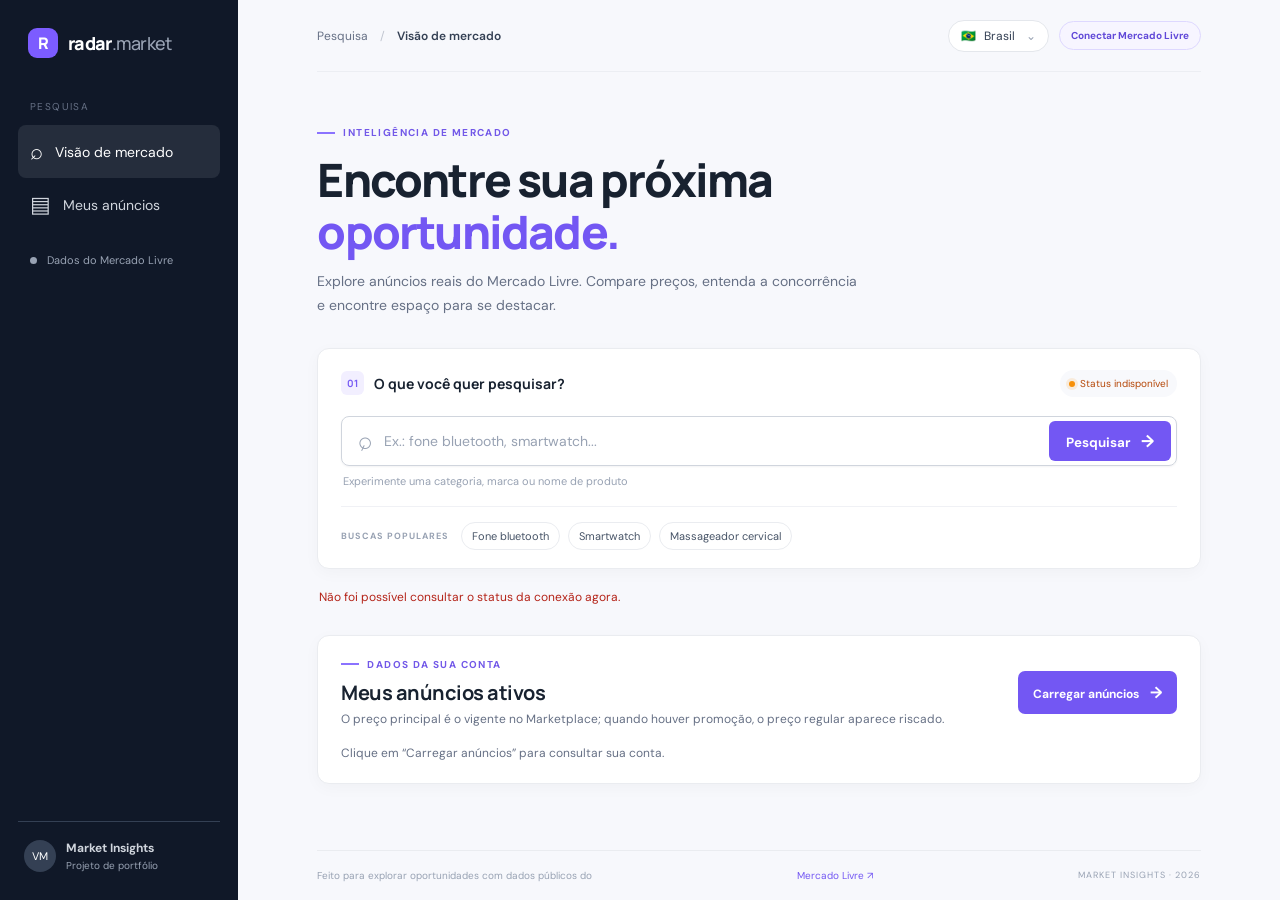
==== index.html @ 56e26169 "Require a lot label for SKU cost records" ====
<!doctype html>
<html lang="pt-BR">
<head>
  <meta charset="utf-8">
  <meta name="viewport" content="width=device-width, initial-scale=1">
  <meta name="theme-color" content="#101828">
  <meta name="description" content="Pesquise anúncios do Mercado Livre e compare preços em uma visão rápida de mercado.">
  <title>Radar de Mercado | Mercado Livre</title>
  <link rel="preconnect" href="https://fonts.googleapis.com">
  <link rel="preconnect" href="https://fonts.gstatic.com" crossorigin>
  <link href="https://fonts.googleapis.com/css2?family=DM+Sans:wght@400;500;600;700&family=Manrope:wght@500;600;700;800&display=swap" rel="stylesheet">
  <link rel="stylesheet" href="/styles.css">
  <script src="/app.js" defer></script>
  <script src="/account.js" defer></script>
</head>
<body>
  <div class="app-shell">
    <aside class="sidebar">
      <a class="brand" href="/" aria-label="Radar de Mercado, início">
        <span class="brand-mark">R</span><span>radar<span class="brand-light">.market</span></span>
      </a>
      <div class="side-label">PESQUISA</div>
      <a class="side-link active" href="#pesquisa"><span class="nav-icon">⌕</span> Visão de mercado</a>
      <a class="side-link" href="#minha-conta"><span class="nav-icon">▤</span> Meus anúncios</a>
      <div class="side-note"><span class="side-indicator"></span> Dados do Mercado Livre</div>
      <div class="sidebar-bottom">
        <div class="avatar">VM</div><div><strong>Market Insights</strong><small>Projeto de portfólio</small></div>
      </div>
    </aside>
    <main class="main" id="pesquisa">
      <header class="topbar"><div class="breadcrumb">Pesquisa <span>/</span> <strong>Visão de mercado</strong></div><div class="top-actions"><div class="market-chip"><span class="flag">🇧🇷</span> Brasil <span class="chevron">⌄</span></div><a class="auth-link" id="auth-link" href="/auth/login">Conectar Mercado Livre</a></div></header>
      <section class="intro">
        <div class="eyebrow"><span class="eyebrow-line"></span> INTELIGÊNCIA DE MERCADO</div>
        <h1>Encontre sua próxima<br><span>oportunidade.</span></h1>
        <p>Explore anúncios reais do Mercado Livre. Compare preços, entenda a concorrência e encontre espaço para se destacar.</p>
      </section>
      <section class="search-card" aria-label="Pesquisar produtos">
        <div class="search-head"><div><span class="search-step">01</span><strong>O que você quer pesquisar?</strong></div><span class="api-badge connection-checking" id="connection-badge" aria-live="polite"><i data-state="checking"></i><span>Verificando conexão…</span></span></div>
        <form id="search-form">
          <label class="sr-only" for="query">Produto ou palavra-chave</label>
          <div class="search-control"><span class="search-glass">⌕</span><input id="query" name="q" placeholder="Ex.: fone bluetooth, smartwatch..." maxlength="100" required><button id="search-button" type="submit">Pesquisar <span>→</span></button></div>
          <div class="search-hint">Experimente uma categoria, marca ou nome de produto</div>
        </form>
        <div class="quick-search"><span>BUSCAS POPULARES</span><button type="button" data-query="fone bluetooth">Fone bluetooth</button><button type="button" data-query="smartwatch">Smartwatch</button><button type="button" data-query="massageador cervical">Massageador cervical</button></div>
      </section>
      <div id="status" class="status" role="status" aria-live="polite">Conecte sua conta do Mercado Livre para autorizar pesquisas reais.</div>
      <section class="account-section" id="minha-conta" aria-labelledby="account-heading">
        <div class="account-heading">
          <div>
            <div class="eyebrow"><span class="eyebrow-line"></span> DADOS DA SUA CONTA</div>
            <h2 id="account-heading">Meus anúncios ativos</h2>
            <p>O preço principal é o vigente no Marketplace; quando houver promoção, o preço regular aparece riscado.</p>
          </div>
          <button type="button" class="account-load" id="load-items">Carregar anúncios <span>→</span></button>
        </div>
        <div id="account-status" class="account-status" role="status" aria-live="polite">Clique em “Carregar anúncios” para consultar sua conta.</div>
        <div id="account-content" hidden>
          <div class="account-summary">
            <article><span>ANÚNCIOS ATIVOS</span><strong id="active-total">—</strong></article>
            <article><span>ITENS NESTA PÁGINA</span><strong id="page-total">—</strong></article>
            <article><span>ESTOQUE NESTA PÁGINA</span><strong id="stock-total">—</strong></article>
          </div>
          <div class="performance-panel">
            <div class="performance-heading">
              <div><h3 id="performance-heading">Vendas e visitas</h3><p>Métricas por anúncio no período escolhido.</p></div>
              <div class="performance-actions">
                <label class="sr-only" for="performance-days">Período das métricas</label>
                <select id="performance-days"><option value="7">Últimos 7 dias</option><option value="30">Últimos 30 dias</option><option value="90">Últimos 90 dias</option></select>
                <button type="button" id="load-performance">Consultar desempenho</button>
              </div>
            </div>
            <div id="performance-status" class="account-status" role="status" aria-live="polite">Carregue os anúncios e escolha um período para consultar vendas e visitas.</div>
            <div id="performance-summary" class="performance-summary" hidden>
              <article><span>VISITAS NO PERÍODO</span><strong id="period-visits">—</strong></article>
              <article><span>UNIDADES EM PEDIDOS PAGOS</span><strong id="period-units">—</strong></article>
              <article><span>FATURAMENTO BRUTO</span><strong id="period-gross">—</strong></article>
            </div>
          </div>
          <section class="analysis-panel" aria-labelledby="analysis-heading">
            <div class="analysis-heading">
              <div><div class="eyebrow"><span class="eyebrow-line"></span> RENTABILIDADE E ESTOQUE</div><h3 id="analysis-heading">Margem e estoque</h3><p>Repasse previsto do Mercado Livre, margens e cobertura do estoque. Consulta somente leitura.</p></div>
              <button type="button" id="load-margin-analysis">Atualizar análise</button>
            </div>
            <div id="analysis-status" class="account-status" role="status" aria-live="polite">Carregue os anúncios para consultar margens e estoque.</div>
            <div id="analysis-summary" class="account-summary analysis-summary" hidden>
              <article><span>REPASSE PREVISTO NA PÁGINA</span><strong id="analysis-total-payout">—</strong></article>
              <article><span>MARGEM ESTIMADA NA PÁGINA</span><strong id="analysis-total-margin">—</strong></article>
              <article><span>VALOR ESTIMADO EM ESTOQUE</span><strong id="analysis-stock-value">—</strong></article>
              <article><span>ANÚNCIOS COM ESTOQUE BAIXO</span><strong id="analysis-low-stock-count">—</strong></article>
            </div>
            <div class="analysis-config-grid">
              <section class="analysis-config-card">
                <h4>Parâmetros gerais do CNPJ</h4>
                <p>Percentuais com vigência global. A NF vale para todos os SKUs.</p>
                <form id="analysis-rates-form">
                  <label>Vigente a partir de<input id="rate-effective-from" type="date" required></label>
                  <label>NF (%)<input id="rate-nf" type="number" min="0" max="100" step="0.01" required></label>
                  <label>Ads (%)<input id="rate-ads" type="number" min="0" max="100" step="0.01" required></label>
                  <label>Defeitos (%)<input id="rate-defects" type="number" min="0" max="100" step="0.01" required></label>
                  <label>Custo operacional (%)<input id="rate-operational" type="number" min="0" max="100" step="0.01" required></label>
                  <label>Estoque baixo com cobertura até (dias)<input id="rate-stock-alert" type="number" min="0" max="365" step="1" required></label>
                  <button type="submit">Salvar parâmetros</button>
                </form>
              </section>
              <section class="analysis-config-card">
                <h4>Custo do produto por SKU/lote</h4>
                <p>Informe o custo e a vigência. O custo mais recente válido será usado na análise atual.</p>
                <form id="analysis-cost-form">
                  <label>Anúncio<select id="cost-item" required></select></label>
                  <label>SKU<input id="cost-sku" type="text" maxlength="100" required></label>
                  <label>Lote<input id="cost-lot" type="text" maxlength="100" placeholder="Identificação do lote" required></label>
                  <label>Vigente a partir de<input id="cost-effective-from" type="date" required></label>
                  <label>Custo unitário (R$)<input id="cost-unit" type="number" min="0" step="0.01" required></label>
                  <label>Embalagem por unidade (R$)<input id="cost-packaging" type="number" min="0" step="0.01" value="0.50" required></label>
                  <label>Quantidade recebida no lote<input id="cost-lot-quantity" type="number" min="0" step="1" placeholder="Opcional"></label>
                  <button type="submit">Salvar custo do lote</button>
                </form>
              </section>
            </div>
            <div class="analysis-table-wrap">
              <table class="analysis-table">
                <thead><tr><th>ANÚNCIO / SKU</th><th>REPASSE PREVISTO</th><th>TARIFA ML</th><th>FRETE VENDEDOR</th><th>CUSTO SKU + EMBALAGEM</th><th>MARGEM ESTIMADA</th><th>ESTOQUE</th><th>COBERTURA</th><th>VALOR EM ESTOQUE</th></tr></thead>
                <tbody id="margin-rows"></tbody>
              </table>
            </div>
            <details class="analysis-history"><summary>Histórico de percentuais e custos</summary><div id="analysis-history"></div></details>
          </section>
          <div class="account-list-tools"><label for="account-sort">Ordenar anúncios</label><select id="account-sort"><option value="title">Nome: A–Z</option><option value="price-asc">Preço de venda: menor primeiro</option><option value="price-desc">Preço de venda: maior primeiro</option><option value="stock-desc">Estoque: maior primeiro</option><option value="stock-asc">Estoque: menor primeiro</option></select><span>Ordena os anúncios desta página.</span></div>
          <div class="account-table-wrap">
            <table class="account-table">
              <thead><tr><th>ANÚNCIO</th><th>PREÇO DE VENDA</th><th>ESTOQUE</th><th>PUBLICAÇÃO</th><th>VISITAS</th><th>UNIDADES VENDIDAS</th><th>FATURAMENTO BRUTO</th><th></th></tr></thead>
              <tbody id="account-rows"></tbody>
            </table>
          </div>
          <div class="account-foot">
            <span id="account-page-label"></span>
            <div><button type="button" id="items-prev" disabled>← Anterior</button><button type="button" id="items-next" disabled>Próxima →</button></div>
          </div>
          <p id="scan-note" class="account-note" hidden>Esta conta tem mais de 1.000 anúncios ativos. A API exige paginação por varredura para carregar os demais; esta primeira versão mostra até os 1.000 iniciais.</p>
        </div>
      </section>
      <section id="results" class="results" hidden>
        <div class="results-title"><div><div class="eyebrow"><span class="eyebrow-line"></span> RESULTADO DA PESQUISA</div><h2 id="result-heading"></h2></div><div class="updated-label"><span class="live-dot"></span> Consulta ao vivo</div></div>
        <div class="metrics">
          <article class="metric-card"><div class="metric-top"><span>PREÇO MÉDIO DE VENDA</span><span class="metric-icon purple">↗</span></div><strong id="avg-price">—</strong><small>valores vigentes no Marketplace</small></article>
          <article class="metric-card"><div class="metric-top"><span>MENOR PREÇO</span><span class="metric-icon green">↓</span></div><strong id="min-price">—</strong><small id="min-title">menor oferta na busca</small></article>
          <article class="metric-card"><div class="metric-top"><span>MAIOR PREÇO</span><span class="metric-icon orange">↑</span></div><strong id="max-price">—</strong><small id="max-title">maior oferta na busca</small></article>
          <article class="metric-card"><div class="metric-top"><span>ANÚNCIOS</span><span class="metric-icon blue">▤</span></div><strong id="listing-count">—</strong><small>mostrados nesta consulta</small></article>
        </div>
        <div class="listing-panel">
          <div class="panel-head"><div><h3>Anúncios encontrados</h3><p>Ofertas públicas relacionadas à sua busca</p></div><span class="sort-label">Ordenado por relevância <span>⌄</span></span></div>
          <div class="table-wrap"><table><thead><tr><th>ANÚNCIO</th><th>PREÇO DE VENDA</th><th>CONDIÇÃO</th><th>VENDEDOR</th><th></th></tr></thead><tbody id="listing-rows"></tbody></table></div>
          <div id="empty-results" class="empty" hidden>Nenhum anúncio encontrado para essa busca. Tente outro termo.</div>
          <div class="panel-foot"><span id="result-count"></span><span>Preços podem mudar no Mercado Livre</span></div>
        </div>
        <p class="disclaimer">Preço principal consultado pelo endpoint de preço de venda para o canal Marketplace; o preço regular aparece riscado quando há promoção. Análise indicativa: disponibilidade e valores podem mudar e não representam previsão de vendas, demanda ou margem.</p>
      </section>
      <footer>Feito para explorar oportunidades com dados públicos do <a href="https://www.mercadolivre.com.br/" target="_blank" rel="noreferrer">Mercado Livre ↗</a><span>MARKET INSIGHTS · 2026</span></footer>
    </main>
  </div>
</body>
</html>
---- styles.css ----
:root{--ink:#182230;--muted:#667085;--line:#eaecf0;--purple:#6b4eff;--bg:#f7f8fc;--green:#079455}*{box-sizing:border-box}body{margin:0;background:var(--bg);color:var(--ink);font-family:"DM Sans",sans-serif;font-size:14px}.app-shell{min-height:100vh}.sidebar{position:fixed;inset:0 auto 0 0;width:238px;background:#101828;color:#d0d5dd;padding:28px 18px;display:flex;flex-direction:column;z-index:2}.brand{display:flex;align-items:center;gap:10px;color:#fff;text-decoration:none;font:800 18px Manrope,sans-serif;letter-spacing:-.7px;padding:0 10px 42px}.brand-mark{display:grid;place-items:center;width:30px;height:30px;background:#7c5cff;border-radius:9px;color:white;font-size:16px}.brand-light{color:#98a2b3;font-weight:500}.side-label{font-size:10px;letter-spacing:1.4px;color:#667085;padding:0 12px 12px}.side-link{display:flex;gap:12px;align-items:center;padding:12px;border-radius:8px;text-decoration:none;color:#d0d5dd}.side-link.active{background:#252d3c;color:#fff}.nav-icon{font-size:22px}.side-note{font-size:11px;color:#98a2b3;padding:22px 12px}.live-dot{display:inline-block;width:7px;height:7px;border-radius:50%;background:#12b76a;margin-right:7px;box-shadow:0 0 0 3px #12b76a22}.sidebar-bottom{margin-top:auto;border-top:1px solid #344054;padding:18px 6px 0;display:flex;align-items:center;gap:10px;font-size:12px}.sidebar-bottom small{display:block;color:#98a2b3;margin-top:3px}.avatar{width:32px;height:32px;border-radius:50%;display:grid;place-items:center;background:#344054;color:#fff;font-size:11px}.main{margin-left:238px;min-height:100vh;padding:0 6.2%;display:flex;flex-direction:column;max-width:1600px}.topbar{height:72px;display:flex;align-items:center;justify-content:space-between;border-bottom:1px solid #eceef3;color:#667085;font-size:12px}.breadcrumb span{margin:0 9px;color:#c0c5d0}.breadcrumb strong{color:#344054;font-weight:600}.market-chip{background:#fff;border:1px solid #e4e7ec;border-radius:20px;padding:7px 12px;color:#344054}.flag{margin-right:5px}.chevron{margin-left:8px;color:#98a2b3}.intro{padding:54px 0 30px;max-width:620px}.eyebrow{font-size:10px;letter-spacing:1.4px;font-weight:700;color:#7258e8;display:flex;align-items:center;gap:8px}.eyebrow-line{width:18px;height:2px;background:#8b73ff}.intro h1{font:800 clamp(32px,4vw,46px)/1.13 Manrope,sans-serif;letter-spacing:-1.8px;margin:15px 0 12px;color:#182230}.intro h1 span{color:#7357f3}.intro p{margin:0;color:#667085;line-height:1.7;max-width:540px}.search-card{background:#fff;border:1px solid #eaecf0;border-radius:12px;padding:21px 23px 18px;box-shadow:0 4px 16px #10182808}.search-head{display:flex;align-items:center;justify-content:space-between;margin-bottom:19px}.search-head>div{display:flex;align-items:center;gap:10px}.search-head strong{font:700 14px Manrope}.search-step{font:700 10px Manrope;color:#775cf4;background:#f2efff;border-radius:6px;padding:5px 6px}.api-badge{font-size:10px;color:#475467;background:#f8f9fc;padding:7px 9px;border-radius:20px}.api-badge i{display:inline-block;width:6px;height:6px;background:#12b76a;border-radius:50%;margin-right:5px}.search-control{height:50px;border:1px solid #d0d5dd;border-radius:8px;display:flex;align-items:center;padding:4px 5px 4px 15px;box-shadow:0 1px 2px #1018280d}.search-control:focus-within{border-color:#8a73f7;box-shadow:0 0 0 3px #7357f322}.search-glass{font-size:25px;color:#98a2b3;transform:rotate(-20deg);margin-right:10px}.search-control input{min-width:0;flex:1;border:0;outline:0;font:14px "DM Sans";color:#344054}.search-control input::placeholder{color:#98a2b3}.search-control button{height:40px;border:0;border-radius:6px;background:#7357f3;color:#fff;padding:0 17px;font-weight:700;font-family:inherit;cursor:pointer}.search-control button:hover{background:#6245e8}.search-control button:disabled{opacity:.65;cursor:wait}.search-control button span{font-size:17px;margin-left:8px}.search-hint{font-size:11px;color:#98a2b3;margin:8px 0 0 2px}.quick-search{border-top:1px solid #f0f1f5;margin-top:18px;padding-top:15px;display:flex;align-items:center;gap:8px;flex-wrap:wrap}.quick-search>span{font-size:9px;color:#98a2b3;letter-spacing:1px;font-weight:700;margin-right:4px}.quick-search button{border:1px solid #eaecf0;border-radius:20px;background:#fff;color:#475467;font:11px "DM Sans";padding:6px 10px;cursor:pointer}.quick-search button:hover{border-color:#b5a8ff;color:#6149d8}.status{margin:20px 2px;color:#667085;font-size:12px;min-height:18px}.status.error{color:#b42318}.results{padding-bottom:32px}.results-title{display:flex;align-items:end;justify-content:space-between;margin:4px 0 16px}.results-title h2{font:700 19px Manrope;margin:7px 0 0;letter-spacing:-.4px}.updated-label{font-size:11px;color:#667085;padding-bottom:4px}.metrics{display:grid;grid-template-columns:repeat(4,minmax(0,1fr));gap:13px;margin-bottom:17px}.metric-card{background:#fff;border:1px solid #eaecf0;border-radius:10px;padding:15px 16px;min-width:0}.metric-top{display:flex;justify-content:space-between;align-items:center;font-size:9px;font-weight:700;letter-spacing:.8px;color:#667085}.metric-icon{width:25px;height:25px;border-radius:7px;display:grid;place-items:center;font-size:15px}.purple{background:#f2efff;color:#7357f3}.green{background:#eaf8f1;color:#079455}.orange{background:#fff4e5;color:#e77616}.blue{background:#eaf3ff;color:#1570ef}.metric-card>strong{display:block;font:800 22px Manrope;letter-spacing:-.7px;margin:11px 0 4px;white-space:nowrap;overflow:hidden;text-overflow:ellipsis}.metric-card small{display:block;color:#98a2b3;font-size:10px;white-space:nowrap;overflow:hidden;text-overflow:ellipsis}.listing-panel{background:#fff;border:1px solid #eaecf0;border-radius:10px;overflow:hidden}.panel-head{padding:17px 18px 13px;display:flex;justify-content:space-between;align-items:center}.panel-head h3{font:700 14px Manrope;margin:0}.panel-head p{font-size:11px;color:#98a2b3;margin:4px 0 0}.sort-label{border:1px solid #eaecf0;border-radius:6px;padding:7px 9px;font-size:10px;color:#667085}.sort-label span{margin-left:6px}.table-wrap{overflow-x:auto}table{width:100%;border-collapse:collapse;text-align:left}thead{background:#f9fafb}th{font-size:9px;color:#667085;font-weight:700;letter-spacing:.7px;padding:10px 14px;white-space:nowrap}td{padding:12px 14px;border-top:1px solid #f0f1f3;color:#475467;font-size:11px}td:first-child{min-width:240px}.item{display:flex;align-items:center;gap:11px}.item img,.image-placeholder{width:42px;height:42px;object-fit:contain;background:#f7f8fa;border-radius:6px;flex:none}.image-placeholder{display:grid;place-items:center;color:#98a2b3;font-size:17px}.item-title{font-weight:600;color:#344054;line-height:1.4;max-width:320px}.item-id{font-size:9px;color:#98a2b3;margin-top:3px}.price{font-weight:700;color:#182230;white-space:nowrap}.condition{background:#f2f4f7;border-radius:20px;padding:4px 7px;font-size:9px;white-space:nowrap}.seller{white-space:nowrap}.open-link{color:#7357f3;text-decoration:none;font-size:17px}.panel-foot{border-top:1px solid #eaecf0;padding:11px 15px;display:flex;justify-content:space-between;color:#98a2b3;font-size:10px}.empty{padding:35px;text-align:center;color:#667085;font-size:12px}.disclaimer{font-size:10px;color:#98a2b3;line-height:1.6;margin:12px 2px 0}footer{margin-top:auto;border-top:1px solid #eaecf0;padding:18px 0;color:#98a2b3;font-size:10px;display:flex;justify-content:space-between;gap:10px}footer a{color:#7357f3;text-decoration:none}footer span{letter-spacing:1px;font-size:9px}.sr-only{position:absolute;width:1px;height:1px;padding:0;margin:-1px;overflow:hidden;clip:rect(0,0,0,0);white-space:nowrap;border:0}
@media(max-width:1000px){.sidebar{width:205px}.main{margin-left:205px;padding:0 4%}.metrics{grid-template-columns:repeat(2,minmax(0,1fr))}}
@media(max-width:700px){.sidebar{position:static;width:auto;height:56px;padding:0 16px;flex-direction:row;align-items:center}.brand{padding:0;font-size:16px}.side-label,.side-link,.side-note,.sidebar-bottom{display:none}.main{margin:0;padding:0 18px}.topbar{height:55px}.intro{padding:37px 0 24px}.intro h1{font-size:36px}.search-card{padding:17px 14px}.search-head{align-items:flex-start;gap:10px}.api-badge{white-space:nowrap}.search-control{padding-left:10px}.search-control button{padding:0 11px;font-size:12px}.quick-search{gap:6px}.quick-search>span{width:100%;margin-bottom:2px}.metrics{gap:8px}.metric-card{padding:12px}.metric-card>strong{font-size:19px}.results-title{align-items:flex-start;gap:12px}.updated-label{white-space:nowrap}.panel-head{gap:9px}.sort-label{font-size:9px;white-space:nowrap}.panel-foot{gap:8px}.panel-foot span:last-child{text-align:right}footer{font-size:9px}footer span{display:none}}

.top-actions{display:flex;align-items:center;gap:10px}.auth-link{display:inline-block;border:1px solid #ded8ff;color:#6149d8;background:#f7f5ff;border-radius:18px;padding:7px 11px;text-decoration:none;font-size:10px;font-weight:700;white-space:nowrap}.auth-link:hover,.inline-auth-link:hover{text-decoration:underline}.inline-auth-link{color:#6149d8;font-weight:700;margin-left:4px}@media(max-width:700px){.top-actions{gap:6px}.auth-link{font-size:9px;padding:6px 8px}.market-chip{padding:6px 8px}}
.api-badge.connection-checking i{background:#98a2b3;box-shadow:0 0 0 3px #98a2b322}.api-badge.connection-connected i{background:#12b76a;box-shadow:0 0 0 3px #12b76a22}.api-badge.connection-disconnected i{background:#f04438;box-shadow:0 0 0 3px #f0443822}.api-badge.connection-unknown i{background:#f79009;box-shadow:0 0 0 3px #f7900922}.status.success{color:#067647}.status-detail{display:inline-block;margin-top:5px;color:#b42318;font-size:11px;overflow-wrap:anywhere}.connection-checking{color:#667085}.connection-connected{color:#067647}.connection-disconnected{color:#b42318}.connection-unknown{color:#b54708}

.side-indicator{display:inline-block;width:7px;height:7px;border-radius:50%;background:#98a2b3;margin-right:7px}
.account-section{margin:8px 0 28px;background:#fff;border:1px solid #eaecf0;border-radius:12px;padding:22px 23px;box-shadow:0 4px 16px #10182808;scroll-margin-top:18px}
.account-heading{display:flex;justify-content:space-between;align-items:center;gap:20px}
.account-heading h2{font:700 20px Manrope,sans-serif;margin:8px 0 5px;letter-spacing:-.5px}
.account-heading p{font-size:12px;color:#667085;margin:0}
.account-load{border:0;border-radius:7px;background:#7357f3;color:#fff;padding:11px 15px;font:700 12px "DM Sans",sans-serif;cursor:pointer;white-space:nowrap}
.account-load:hover{background:#6245e8}.account-load:disabled{opacity:.65;cursor:wait}.account-load span{font-size:16px;margin-left:8px}
.account-status{margin:18px 0 0;color:#667085;font-size:12px}.account-status.success{color:#067647}.account-status.error{color:#b42318;overflow-wrap:anywhere}
.account-summary{display:grid;grid-template-columns:repeat(3,minmax(0,1fr));gap:12px;margin:18px 0}
.account-summary article{border:1px solid #eaecf0;border-radius:9px;padding:13px 15px}
.account-summary article span{display:block;color:#667085;font-size:9px;font-weight:700;letter-spacing:.7px}
.account-summary article strong{display:block;font:800 21px Manrope,sans-serif;margin-top:8px}
.account-table-wrap{overflow-x:auto;border:1px solid #eaecf0;border-radius:8px}
.account-table{min-width:660px}.account-table td:first-child{min-width:320px}
.account-item{display:flex;align-items:center;gap:10px}.account-item img,.account-image-placeholder{width:42px;height:42px;object-fit:contain;background:#f7f8fa;border-radius:6px;flex:none}
.account-image-placeholder{display:grid;place-items:center;color:#98a2b3;font-size:17px}
.account-item strong{display:block;color:#344054;font-size:11px;line-height:1.4;max-width:420px}
.account-item small{display:block;color:#98a2b3;font-size:9px;margin-top:3px}
.account-price{font-weight:700;color:#182230;white-space:nowrap}
.stock-value{display:inline-block;background:#eaf8f1;color:#067647;border-radius:20px;padding:4px 8px;font-size:10px}
.stock-value.stock-empty{background:#fff1f0;color:#b42318}
.account-foot{display:flex;align-items:center;justify-content:space-between;gap:12px;margin-top:13px;color:#667085;font-size:11px}
.account-foot div{display:flex;gap:8px}.account-foot button{border:1px solid #eaecf0;border-radius:6px;background:#fff;padding:7px 10px;color:#475467;font:600 11px "DM Sans",sans-serif;cursor:pointer}
.account-foot button:disabled{opacity:.45;cursor:not-allowed}
.account-note{margin:12px 0 0;color:#b54708;font-size:11px;line-height:1.5}
@media(max-width:700px){.account-section{padding:17px 13px}.account-heading{align-items:flex-start;flex-direction:column}.account-load{width:100%}.account-summary{grid-template-columns:1fr;gap:8px}.account-summary article{display:flex;align-items:center;justify-content:space-between;padding:10px 12px}.account-summary article strong{font-size:18px;margin:0}.account-foot{align-items:flex-start;flex-direction:column}.account-foot div{width:100%}.account-foot button{flex:1}}

.price-current{display:block;font-weight:700;color:#182230}.price-regular{display:block;margin-top:3px;color:#98a2b3;font-size:9px;text-decoration:line-through}.promo-label{display:inline-block;margin-top:4px;padding:3px 6px;border-radius:12px;background:#eaf8f1;color:#067647;font-size:8px;font-weight:700;letter-spacing:.4px}.price-unavailable{display:block;color:#b54708;font-size:9px;line-height:1.4}.account-status.warning{color:#b54708}

.account-list-tools{display:flex;align-items:center;gap:9px;margin:0 0 10px;color:#667085;font-size:11px}.account-list-tools label{font-weight:600;color:#344054}.account-list-tools select{border:1px solid #d0d5dd;border-radius:6px;background:#fff;padding:7px 9px;color:#344054;font:11px "DM Sans",sans-serif}.account-list-tools span{font-size:10px;color:#98a2b3}@media(max-width:700px){.account-list-tools{align-items:flex-start;flex-direction:column;gap:6px}.account-list-tools select{width:100%}}

.performance-panel{margin:18px 0 14px;padding:16px;border:1px solid #eaecf0;border-radius:9px;background:#fbfcfe}
.performance-heading{display:flex;align-items:center;justify-content:space-between;gap:16px}
.performance-heading h3{font:700 13px Manrope,sans-serif;margin:0;color:#344054}
.performance-heading p{font-size:10px;color:#98a2b3;margin:4px 0 0}
.performance-actions{display:flex;align-items:center;gap:8px}
.performance-actions select,.performance-actions button{height:34px;border:1px solid #d0d5dd;border-radius:6px;background:#fff;padding:0 10px;color:#344054;font:600 10px "DM Sans",sans-serif}
.performance-actions button{border:0;background:#7357f3;color:#fff;cursor:pointer}
.performance-actions button:disabled{opacity:.6;cursor:wait}
.performance-summary{display:grid;grid-template-columns:repeat(3,minmax(0,1fr));gap:9px;margin-top:12px}
.performance-summary article{padding:10px 12px;border:1px solid #eaecf0;border-radius:7px;background:#fff;min-width:0}
.performance-summary article span{display:block;font-size:8px;letter-spacing:.5px;color:#667085;font-weight:700}
.performance-summary article strong{display:block;margin-top:6px;font:700 16px Manrope,sans-serif;overflow:hidden;text-overflow:ellipsis;white-space:nowrap}
.account-table{min-width:1040px}
@media(max-width:700px){.performance-heading{align-items:flex-start;flex-direction:column}.performance-actions{width:100%}.performance-actions select{flex:1;min-width:0}.performance-actions button{white-space:nowrap}.performance-summary{grid-template-columns:1fr}.performance-summary article{display:flex;justify-content:space-between;align-items:center}.performance-summary article strong{margin:0}}

.analysis-panel{background:#fff;border:1px solid var(--line);border-radius:14px;margin:22px 0;padding:20px;box-shadow:0 4px 16px #10182808}.analysis-heading{display:flex;justify-content:space-between;gap:20px;align-items:flex-start}.analysis-heading h3{margin:8px 0 4px;font:700 19px Manrope,sans-serif}.analysis-heading p,.analysis-config-card p{color:var(--muted);font-size:12px;line-height:1.5;margin:4px 0 14px}.analysis-heading button,.analysis-config-card button{border:0;background:var(--purple);color:#fff;border-radius:8px;padding:10px 14px;font:600 12px "DM Sans",sans-serif;cursor:pointer}.analysis-heading button:disabled,.analysis-config-card button:disabled{opacity:.6;cursor:wait}.analysis-summary{margin:14px 0}.analysis-config-grid{display:grid;grid-template-columns:repeat(2,minmax(0,1fr));gap:14px;margin:18px 0}.analysis-config-card{border:1px solid var(--line);border-radius:10px;padding:16px}.analysis-config-card h4{margin:0 0 5px;font:700 14px Manrope,sans-serif}.analysis-config-card form{display:grid;grid-template-columns:repeat(2,minmax(0,1fr));gap:10px}.analysis-config-card label{display:flex;flex-direction:column;gap:5px;color:#475467;font-size:11px}.analysis-config-card input,.analysis-config-card select{width:100%;min-width:0;border:1px solid #d0d5dd;border-radius:7px;padding:9px 10px;background:#fff;color:var(--ink);font:12px "DM Sans",sans-serif}.analysis-config-card button{grid-column:1/-1;justify-self:start;margin-top:2px}.analysis-table-wrap{overflow:auto;border:1px solid var(--line);border-radius:9px}.analysis-table{border-collapse:collapse;min-width:1120px;width:100%;font-size:11px}.analysis-table th{background:#f9fafb;color:#667085;text-align:left;font-size:9px;letter-spacing:.5px;padding:11px 10px;white-space:nowrap}.analysis-table td{border-top:1px solid var(--line);padding:11px 10px;vertical-align:middle;white-space:nowrap}.analysis-table td:first-child{white-space:normal;min-width:210px}.analysis-table strong,.analysis-table small{display:block}.analysis-table small{color:#98a2b3;margin-top:4px}.analysis-table .low-stock{color:#b42318;font-weight:700}.analysis-table .good-stock{color:#067647}.analysis-history{margin-top:14px;border-top:1px solid var(--line);padding-top:12px;color:#475467;font-size:12px}.analysis-history summary{cursor:pointer;font-weight:600}.analysis-history ul{padding-left:18px;line-height:1.8}.analysis-history h5{margin:12px 0 4px}.analysis-status{margin:8px 0}
@media(max-width:900px){.analysis-config-grid{grid-template-columns:1fr}.analysis-heading{flex-direction:column}.analysis-config-card form{grid-template-columns:1fr}}
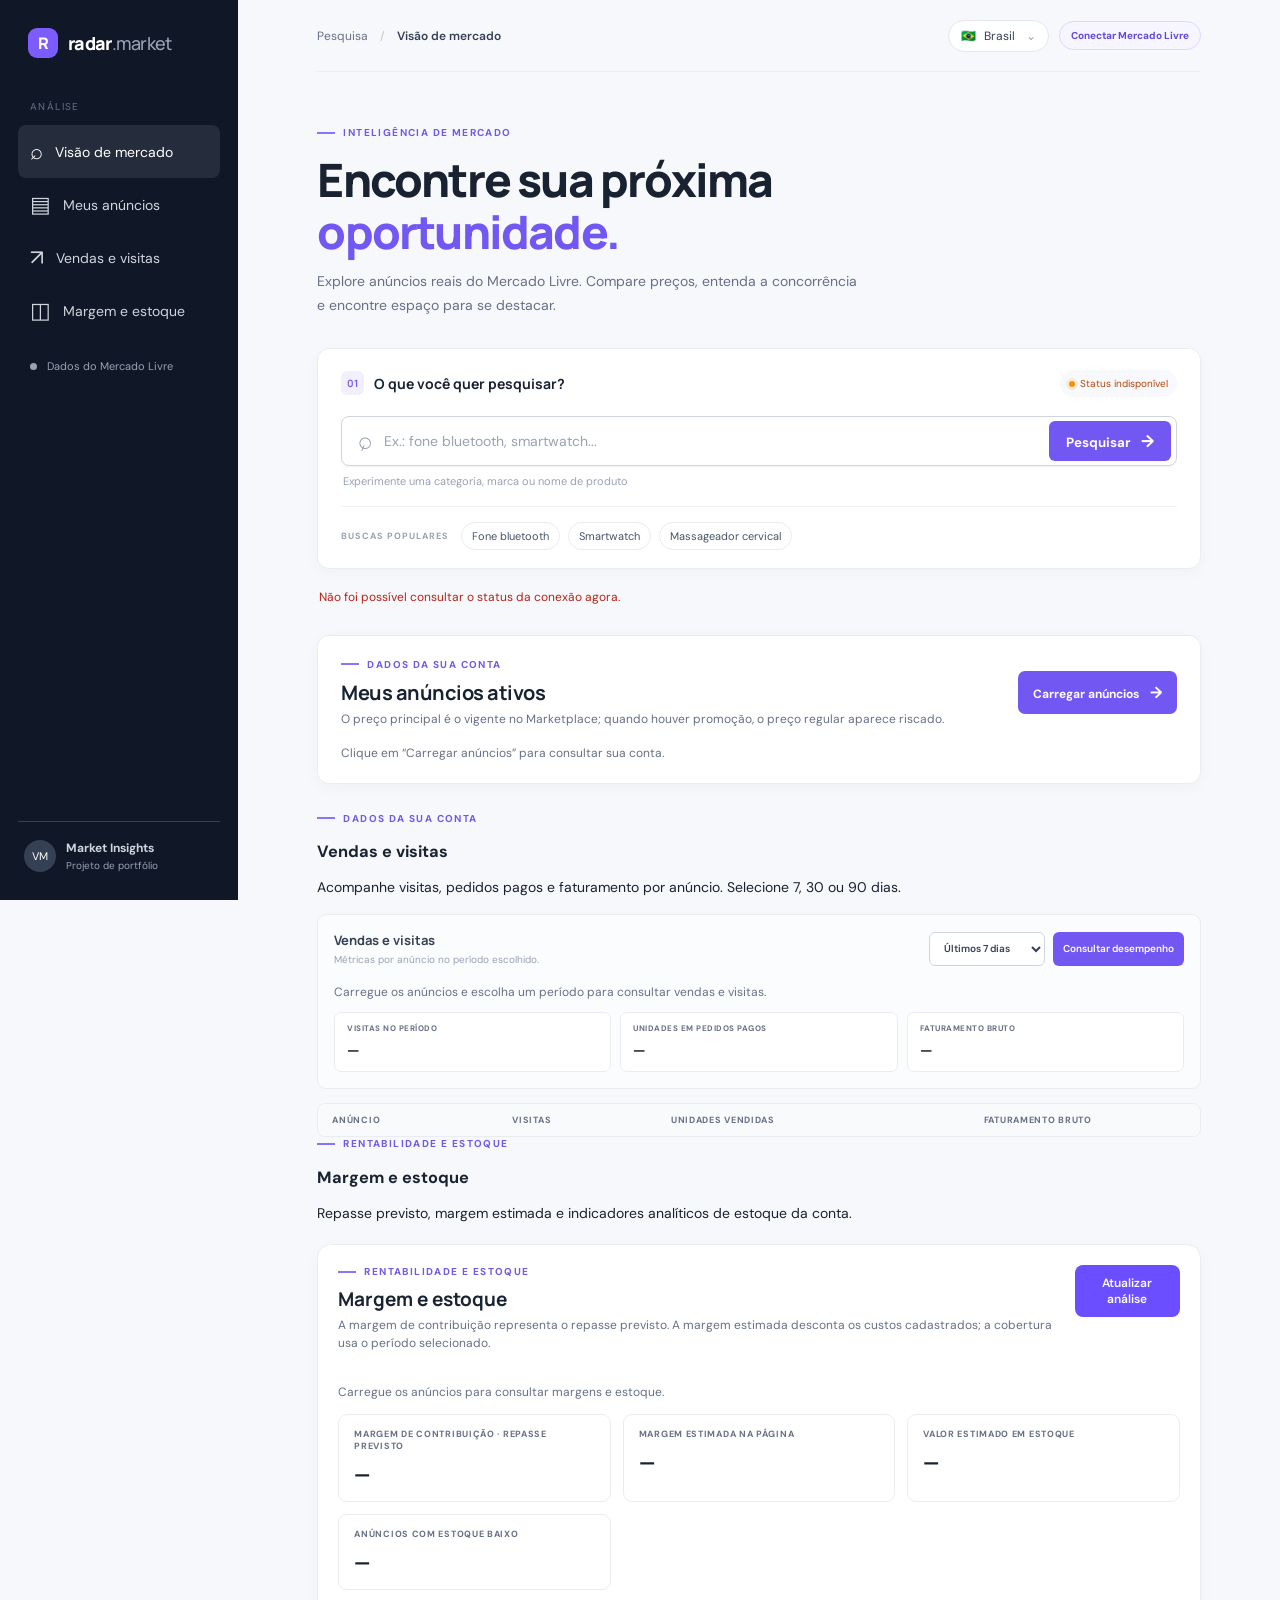
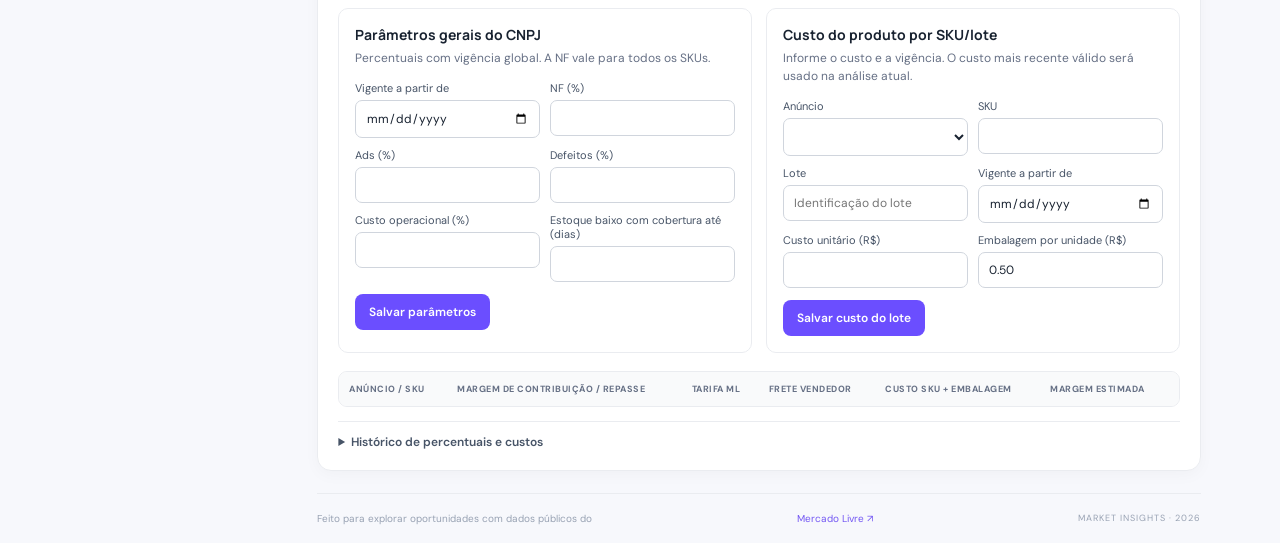
==== commit baf8cb2f: "Organiza o Radar em páginas separadas" ====
--- a/index.html
+++ b/index.html
@@ -19,16 +19,19 @@
       <a class="brand" href="/" aria-label="Radar de Mercado, início">
         <span class="brand-mark">R</span><span>radar<span class="brand-light">.market</span></span>
       </a>
-      <div class="side-label">PESQUISA</div>
-      <a class="side-link active" href="#pesquisa"><span class="nav-icon">⌕</span> Visão de mercado</a>
-      <a class="side-link" href="#minha-conta"><span class="nav-icon">▤</span> Meus anúncios</a>
+      <div class="side-label">ANÁLISE</div>
+      <a class="side-link active" href="#visao-mercado" data-page="market"><span class="nav-icon">⌕</span> Visão de mercado</a>
+      <a class="side-link" href="#meus-anuncios" data-page="items"><span class="nav-icon">▤</span> Meus anúncios</a>
+      <a class="side-link" href="#desempenho" data-page="performance"><span class="nav-icon">↗</span> Vendas e visitas</a>
+      <a class="side-link" href="#margem-estoque" data-page="analysis"><span class="nav-icon">◫</span> Margem e estoque</a>
       <div class="side-note"><span class="side-indicator"></span> Dados do Mercado Livre</div>
       <div class="sidebar-bottom">
         <div class="avatar">VM</div><div><strong>Market Insights</strong><small>Projeto de portfólio</small></div>
       </div>
     </aside>
-    <main class="main" id="pesquisa">
+    <main class="main" id="app-main">
       <header class="topbar"><div class="breadcrumb">Pesquisa <span>/</span> <strong>Visão de mercado</strong></div><div class="top-actions"><div class="market-chip"><span class="flag">🇧🇷</span> Brasil <span class="chevron">⌄</span></div><a class="auth-link" id="auth-link" href="/auth/login">Conectar Mercado Livre</a></div></header>
+      <section class="page-view active" id="page-market" data-page-view="market" aria-label="Visão de mercado">
       <section class="intro">
         <div class="eyebrow"><span class="eyebrow-line"></span> INTELIGÊNCIA DE MERCADO</div>
         <h1>Encontre sua próxima<br><span>oportunidade.</span></h1>
@@ -44,6 +47,24 @@
         <div class="quick-search"><span>BUSCAS POPULARES</span><button type="button" data-query="fone bluetooth">Fone bluetooth</button><button type="button" data-query="smartwatch">Smartwatch</button><button type="button" data-query="massageador cervical">Massageador cervical</button></div>
       </section>
       <div id="status" class="status" role="status" aria-live="polite">Conecte sua conta do Mercado Livre para autorizar pesquisas reais.</div>
+      <section id="results" class="results" hidden>
+        <div class="results-title"><div><div class="eyebrow"><span class="eyebrow-line"></span> RESULTADO DA PESQUISA</div><h2 id="result-heading"></h2></div><div class="updated-label"><span class="live-dot"></span> Consulta ao vivo</div></div>
+        <div class="metrics">
+          <article class="metric-card"><div class="metric-top"><span>PREÇO MÉDIO DE VENDA</span><span class="metric-icon purple">↗</span></div><strong id="avg-price">—</strong><small>valores vigentes no Marketplace</small></article>
+          <article class="metric-card"><div class="metric-top"><span>MENOR PREÇO</span><span class="metric-icon green">↓</span></div><strong id="min-price">—</strong><small id="min-title">menor oferta na busca</small></article>
+          <article class="metric-card"><div class="metric-top"><span>MAIOR PREÇO</span><span class="metric-icon orange">↑</span></div><strong id="max-price">—</strong><small id="max-title">maior oferta na busca</small></article>
+          <article class="metric-card"><div class="metric-top"><span>ANÚNCIOS</span><span class="metric-icon blue">▤</span></div><strong id="listing-count">—</strong><small>mostrados nesta consulta</small></article>
+        </div>
+        <div class="listing-panel">
+          <div class="panel-head"><div><h3>Anúncios encontrados</h3><p>Ofertas públicas relacionadas à sua busca</p></div><span class="sort-label">Ordenado por relevância <span>⌄</span></span></div>
+          <div class="table-wrap"><table><thead><tr><th>ANÚNCIO</th><th>PREÇO DE VENDA</th><th>CONDIÇÃO</th><th>VENDEDOR</th><th></th></tr></thead><tbody id="listing-rows"></tbody></table></div>
+          <div id="empty-results" class="empty" hidden>Nenhum anúncio encontrado para essa busca. Tente outro termo.</div>
+          <div class="panel-foot"><span id="result-count"></span><span>Preços podem mudar no Mercado Livre</span></div>
+        </div>
+        <p class="disclaimer">Preço principal consultado pelo endpoint de preço de venda para o canal Marketplace; o preço regular aparece riscado quando há promoção. Análise indicativa: disponibilidade e valores podem mudar e não representam previsão de vendas, demanda ou margem.</p>
+      </section>
+      </section>
+      <section class="page-view" id="page-items" data-page-view="items">
       <section class="account-section" id="minha-conta" aria-labelledby="account-heading">
         <div class="account-heading">
           <div>
@@ -60,6 +81,22 @@
             <article><span>ITENS NESTA PÁGINA</span><strong id="page-total">—</strong></article>
             <article><span>ESTOQUE NESTA PÁGINA</span><strong id="stock-total">—</strong></article>
           </div>
+          <div class="account-list-tools"><label for="account-sort">Ordenar anúncios</label><select id="account-sort"><option value="title">Nome: A–Z</option><option value="price-asc">Preço de venda: menor primeiro</option><option value="price-desc">Preço de venda: maior primeiro</option><option value="stock-desc">Estoque: maior primeiro</option><option value="stock-asc">Estoque: menor primeiro</option></select><span>Ordena os anúncios desta página.</span></div>
+          <div class="account-table-wrap">
+            <table class="account-table">
+              <thead><tr><th>ANÚNCIO</th><th>PREÇO DE VENDA</th><th>ESTOQUE</th><th>PUBLICAÇÃO</th><th>VISITAS</th><th>UNIDADES VENDIDAS</th><th>FATURAMENTO BRUTO</th><th></th></tr></thead>
+              <tbody id="account-rows"></tbody>
+            </table>
+          </div>
+          <div class="account-foot">
+            <span id="account-page-label"></span>
+            <div><button type="button" id="items-prev" disabled>← Anterior</button><button type="button" id="items-next" disabled>Próxima →</button></div>
+          </div>
+          <p id="scan-note" class="account-note" hidden>Esta conta tem mais de 1.000 anúncios ativos. A API exige paginação por varredura para carregar os demais; esta primeira versão mostra até os 1.000 iniciais.</p>
+        </div>
+      </section>
+      <section class="page-view" id="page-performance" data-page-view="performance" aria-labelledby="performance-page-heading">
+        <div class="page-heading"><div class="eyebrow"><span class="eyebrow-line"></span> DADOS DA SUA CONTA</div><h1 id="performance-page-heading">Vendas e visitas</h1><p>Acompanhe visitas, pedidos pagos e faturamento por anúncio. Selecione 7, 30 ou 90 dias.</p></div>
           <div class="performance-panel">
             <div class="performance-heading">
               <div><h3 id="performance-heading">Vendas e visitas</h3><p>Métricas por anúncio no período escolhido.</p></div>
@@ -76,14 +113,24 @@
               <article><span>FATURAMENTO BRUTO</span><strong id="period-gross">—</strong></article>
             </div>
           </div>
+
+        <div class="account-table-wrap">
+          <table class="account-table performance-table">
+            <thead><tr><th>ANÚNCIO</th><th>VISITAS</th><th>UNIDADES VENDIDAS</th><th>FATURAMENTO BRUTO</th><th></th></tr></thead>
+            <tbody id="performance-rows"></tbody>
+          </table>
+        </div>
+      </section>
+      <section class="page-view" id="page-analysis" data-page-view="analysis" aria-labelledby="analysis-page-heading">
+        <div class="page-heading"><div class="eyebrow"><span class="eyebrow-line"></span> RENTABILIDADE E ESTOQUE</div><h1 id="analysis-page-heading">Margem e estoque</h1><p>Repasse previsto, margem estimada e indicadores analíticos de estoque da conta.</p></div>
           <section class="analysis-panel" aria-labelledby="analysis-heading">
             <div class="analysis-heading">
-              <div><div class="eyebrow"><span class="eyebrow-line"></span> RENTABILIDADE E ESTOQUE</div><h3 id="analysis-heading">Margem e estoque</h3><p>Repasse previsto do Mercado Livre, margens e cobertura do estoque. Consulta somente leitura.</p></div>
+              <div><div class="eyebrow"><span class="eyebrow-line"></span> RENTABILIDADE E ESTOQUE</div><h3 id="analysis-heading">Margem e estoque</h3><p>A margem de contribuição representa o repasse previsto. A margem estimada desconta os custos cadastrados; a cobertura usa o período selecionado.</p></div>
               <button type="button" id="load-margin-analysis">Atualizar análise</button>
             </div>
             <div id="analysis-status" class="account-status" role="status" aria-live="polite">Carregue os anúncios para consultar margens e estoque.</div>
             <div id="analysis-summary" class="account-summary analysis-summary" hidden>
-              <article><span>REPASSE PREVISTO NA PÁGINA</span><strong id="analysis-total-payout">—</strong></article>
+              <article><span>MARGEM DE CONTRIBUIÇÃO · REPASSE PREVISTO</span><strong id="analysis-total-payout">—</strong></article>
               <article><span>MARGEM ESTIMADA NA PÁGINA</span><strong id="analysis-total-margin">—</strong></article>
               <article><span>VALOR ESTIMADO EM ESTOQUE</span><strong id="analysis-stock-value">—</strong></article>
               <article><span>ANÚNCIOS COM ESTOQUE BAIXO</span><strong id="analysis-low-stock-count">—</strong></article>
@@ -112,48 +159,18 @@
                   <label>Vigente a partir de<input id="cost-effective-from" type="date" required></label>
                   <label>Custo unitário (R$)<input id="cost-unit" type="number" min="0" step="0.01" required></label>
                   <label>Embalagem por unidade (R$)<input id="cost-packaging" type="number" min="0" step="0.01" value="0.50" required></label>
-                  <label>Quantidade recebida no lote<input id="cost-lot-quantity" type="number" min="0" step="1" placeholder="Opcional"></label>
                   <button type="submit">Salvar custo do lote</button>
                 </form>
               </section>
             </div>
             <div class="analysis-table-wrap">
               <table class="analysis-table">
-                <thead><tr><th>ANÚNCIO / SKU</th><th>REPASSE PREVISTO</th><th>TARIFA ML</th><th>FRETE VENDEDOR</th><th>CUSTO SKU + EMBALAGEM</th><th>MARGEM ESTIMADA</th><th>ESTOQUE</th><th>COBERTURA</th><th>VALOR EM ESTOQUE</th></tr></thead>
+                <thead><tr><th>ANÚNCIO / SKU</th><th>MARGEM DE CONTRIBUIÇÃO / REPASSE</th><th>TARIFA ML</th><th>FRETE VENDEDOR</th><th>CUSTO SKU + EMBALAGEM</th><th>MARGEM ESTIMADA</th><th>ESTOQUE</th><th>COBERTURA</th><th>VALOR EM ESTOQUE</th></tr></thead>
                 <tbody id="margin-rows"></tbody>
               </table>
             </div>
             <details class="analysis-history"><summary>Histórico de percentuais e custos</summary><div id="analysis-history"></div></details>
           </section>
-          <div class="account-list-tools"><label for="account-sort">Ordenar anúncios</label><select id="account-sort"><option value="title">Nome: A–Z</option><option value="price-asc">Preço de venda: menor primeiro</option><option value="price-desc">Preço de venda: maior primeiro</option><option value="stock-desc">Estoque: maior primeiro</option><option value="stock-asc">Estoque: menor primeiro</option></select><span>Ordena os anúncios desta página.</span></div>
-          <div class="account-table-wrap">
-            <table class="account-table">
-              <thead><tr><th>ANÚNCIO</th><th>PREÇO DE VENDA</th><th>ESTOQUE</th><th>PUBLICAÇÃO</th><th>VISITAS</th><th>UNIDADES VENDIDAS</th><th>FATURAMENTO BRUTO</th><th></th></tr></thead>
-              <tbody id="account-rows"></tbody>
-            </table>
-          </div>
-          <div class="account-foot">
-            <span id="account-page-label"></span>
-            <div><button type="button" id="items-prev" disabled>← Anterior</button><button type="button" id="items-next" disabled>Próxima →</button></div>
-          </div>
-          <p id="scan-note" class="account-note" hidden>Esta conta tem mais de 1.000 anúncios ativos. A API exige paginação por varredura para carregar os demais; esta primeira versão mostra até os 1.000 iniciais.</p>
-        </div>
-      </section>
-      <section id="results" class="results" hidden>
-        <div class="results-title"><div><div class="eyebrow"><span class="eyebrow-line"></span> RESULTADO DA PESQUISA</div><h2 id="result-heading"></h2></div><div class="updated-label"><span class="live-dot"></span> Consulta ao vivo</div></div>
-        <div class="metrics">
-          <article class="metric-card"><div class="metric-top"><span>PREÇO MÉDIO DE VENDA</span><span class="metric-icon purple">↗</span></div><strong id="avg-price">—</strong><small>valores vigentes no Marketplace</small></article>
-          <article class="metric-card"><div class="metric-top"><span>MENOR PREÇO</span><span class="metric-icon green">↓</span></div><strong id="min-price">—</strong><small id="min-title">menor oferta na busca</small></article>
-          <article class="metric-card"><div class="metric-top"><span>MAIOR PREÇO</span><span class="metric-icon orange">↑</span></div><strong id="max-price">—</strong><small id="max-title">maior oferta na busca</small></article>
-          <article class="metric-card"><div class="metric-top"><span>ANÚNCIOS</span><span class="metric-icon blue">▤</span></div><strong id="listing-count">—</strong><small>mostrados nesta consulta</small></article>
-        </div>
-        <div class="listing-panel">
-          <div class="panel-head"><div><h3>Anúncios encontrados</h3><p>Ofertas públicas relacionadas à sua busca</p></div><span class="sort-label">Ordenado por relevância <span>⌄</span></span></div>
-          <div class="table-wrap"><table><thead><tr><th>ANÚNCIO</th><th>PREÇO DE VENDA</th><th>CONDIÇÃO</th><th>VENDEDOR</th><th></th></tr></thead><tbody id="listing-rows"></tbody></table></div>
-          <div id="empty-results" class="empty" hidden>Nenhum anúncio encontrado para essa busca. Tente outro termo.</div>
-          <div class="panel-foot"><span id="result-count"></span><span>Preços podem mudar no Mercado Livre</span></div>
-        </div>
-        <p class="disclaimer">Preço principal consultado pelo endpoint de preço de venda para o canal Marketplace; o preço regular aparece riscado quando há promoção. Análise indicativa: disponibilidade e valores podem mudar e não representam previsão de vendas, demanda ou margem.</p>
       </section>
       <footer>Feito para explorar oportunidades com dados públicos do <a href="https://www.mercadolivre.com.br/" target="_blank" rel="noreferrer">Mercado Livre ↗</a><span>MARKET INSIGHTS · 2026</span></footer>
     </main>
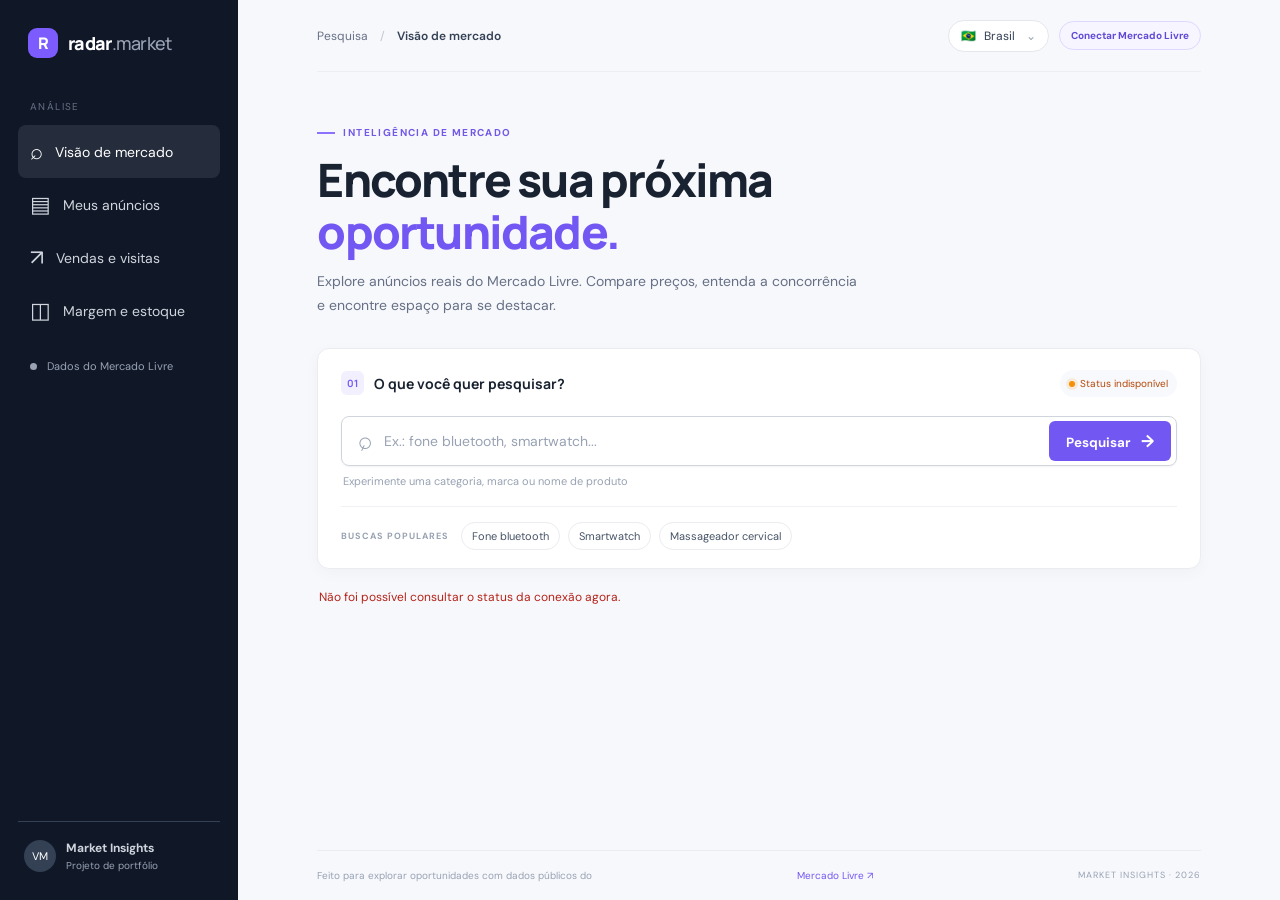
==== commit b5df1c4a: "Corrige contêiner das páginas de desempenho e margem" ====
--- a/index.html
+++ b/index.html
@@ -95,6 +95,7 @@
           <p id="scan-note" class="account-note" hidden>Esta conta tem mais de 1.000 anúncios ativos. A API exige paginação por varredura para carregar os demais; esta primeira versão mostra até os 1.000 iniciais.</p>
         </div>
       </section>
+      </section>
       <section class="page-view" id="page-performance" data-page-view="performance" aria-labelledby="performance-page-heading">
         <div class="page-heading"><div class="eyebrow"><span class="eyebrow-line"></span> DADOS DA SUA CONTA</div><h1 id="performance-page-heading">Vendas e visitas</h1><p>Acompanhe visitas, pedidos pagos e faturamento por anúncio. Selecione 7, 30 ou 90 dias.</p></div>
           <div class="performance-panel">
--- a/styles.css
+++ b/styles.css
@@ -53,3 +53,24 @@
 
 .analysis-panel{background:#fff;border:1px solid var(--line);border-radius:14px;margin:22px 0;padding:20px;box-shadow:0 4px 16px #10182808}.analysis-heading{display:flex;justify-content:space-between;gap:20px;align-items:flex-start}.analysis-heading h3{margin:8px 0 4px;font:700 19px Manrope,sans-serif}.analysis-heading p,.analysis-config-card p{color:var(--muted);font-size:12px;line-height:1.5;margin:4px 0 14px}.analysis-heading button,.analysis-config-card button{border:0;background:var(--purple);color:#fff;border-radius:8px;padding:10px 14px;font:600 12px "DM Sans",sans-serif;cursor:pointer}.analysis-heading button:disabled,.analysis-config-card button:disabled{opacity:.6;cursor:wait}.analysis-summary{margin:14px 0}.analysis-config-grid{display:grid;grid-template-columns:repeat(2,minmax(0,1fr));gap:14px;margin:18px 0}.analysis-config-card{border:1px solid var(--line);border-radius:10px;padding:16px}.analysis-config-card h4{margin:0 0 5px;font:700 14px Manrope,sans-serif}.analysis-config-card form{display:grid;grid-template-columns:repeat(2,minmax(0,1fr));gap:10px}.analysis-config-card label{display:flex;flex-direction:column;gap:5px;color:#475467;font-size:11px}.analysis-config-card input,.analysis-config-card select{width:100%;min-width:0;border:1px solid #d0d5dd;border-radius:7px;padding:9px 10px;background:#fff;color:var(--ink);font:12px "DM Sans",sans-serif}.analysis-config-card button{grid-column:1/-1;justify-self:start;margin-top:2px}.analysis-table-wrap{overflow:auto;border:1px solid var(--line);border-radius:9px}.analysis-table{border-collapse:collapse;min-width:1120px;width:100%;font-size:11px}.analysis-table th{background:#f9fafb;color:#667085;text-align:left;font-size:9px;letter-spacing:.5px;padding:11px 10px;white-space:nowrap}.analysis-table td{border-top:1px solid var(--line);padding:11px 10px;vertical-align:middle;white-space:nowrap}.analysis-table td:first-child{white-space:normal;min-width:210px}.analysis-table strong,.analysis-table small{display:block}.analysis-table small{color:#98a2b3;margin-top:4px}.analysis-table .low-stock{color:#b42318;font-weight:700}.analysis-table .good-stock{color:#067647}.analysis-history{margin-top:14px;border-top:1px solid var(--line);padding-top:12px;color:#475467;font-size:12px}.analysis-history summary{cursor:pointer;font-weight:600}.analysis-history ul{padding-left:18px;line-height:1.8}.analysis-history h5{margin:12px 0 4px}.analysis-status{margin:8px 0}
 @media(max-width:900px){.analysis-config-grid{grid-template-columns:1fr}.analysis-heading{flex-direction:column}.analysis-config-card form{grid-template-columns:1fr}}
+
+
+/* Separate app areas into focused views with persistent sidebar navigation. */
+.page-view{padding-bottom:28px}
+.page-view:not(.active){display:none}
+.side-link{transition:background .15s ease,color .15s ease}
+.side-link[aria-current="page"]{background:#252d3c;color:#fff}
+.page-heading{padding:32px 0 18px}
+.page-heading h1{margin:10px 0 6px;font:800 clamp(26px,3vw,34px)/1.15 Manrope,sans-serif;letter-spacing:-1px}
+.page-heading p{margin:0;color:var(--muted);font-size:13px;line-height:1.6;max-width:680px}
+.performance-panel{margin:0 0 16px}
+.performance-table{margin-top:14px}
+.performance-table td:first-child{min-width:260px}
+@media(max-width:700px){
+  .sidebar{position:sticky;top:0;width:auto;height:auto;min-height:56px;padding:8px 12px;flex-direction:row;align-items:center;gap:4px;overflow-x:auto;white-space:nowrap}
+  .brand{padding:0 8px 0 0;font-size:15px;flex:none}
+  .side-label,.side-note,.sidebar-bottom{display:none}
+  .side-link{display:flex;flex:none;gap:6px;padding:9px 9px;font-size:10px}
+  .nav-icon{font-size:17px}
+  .page-heading{padding:25px 0 15px}
+}
